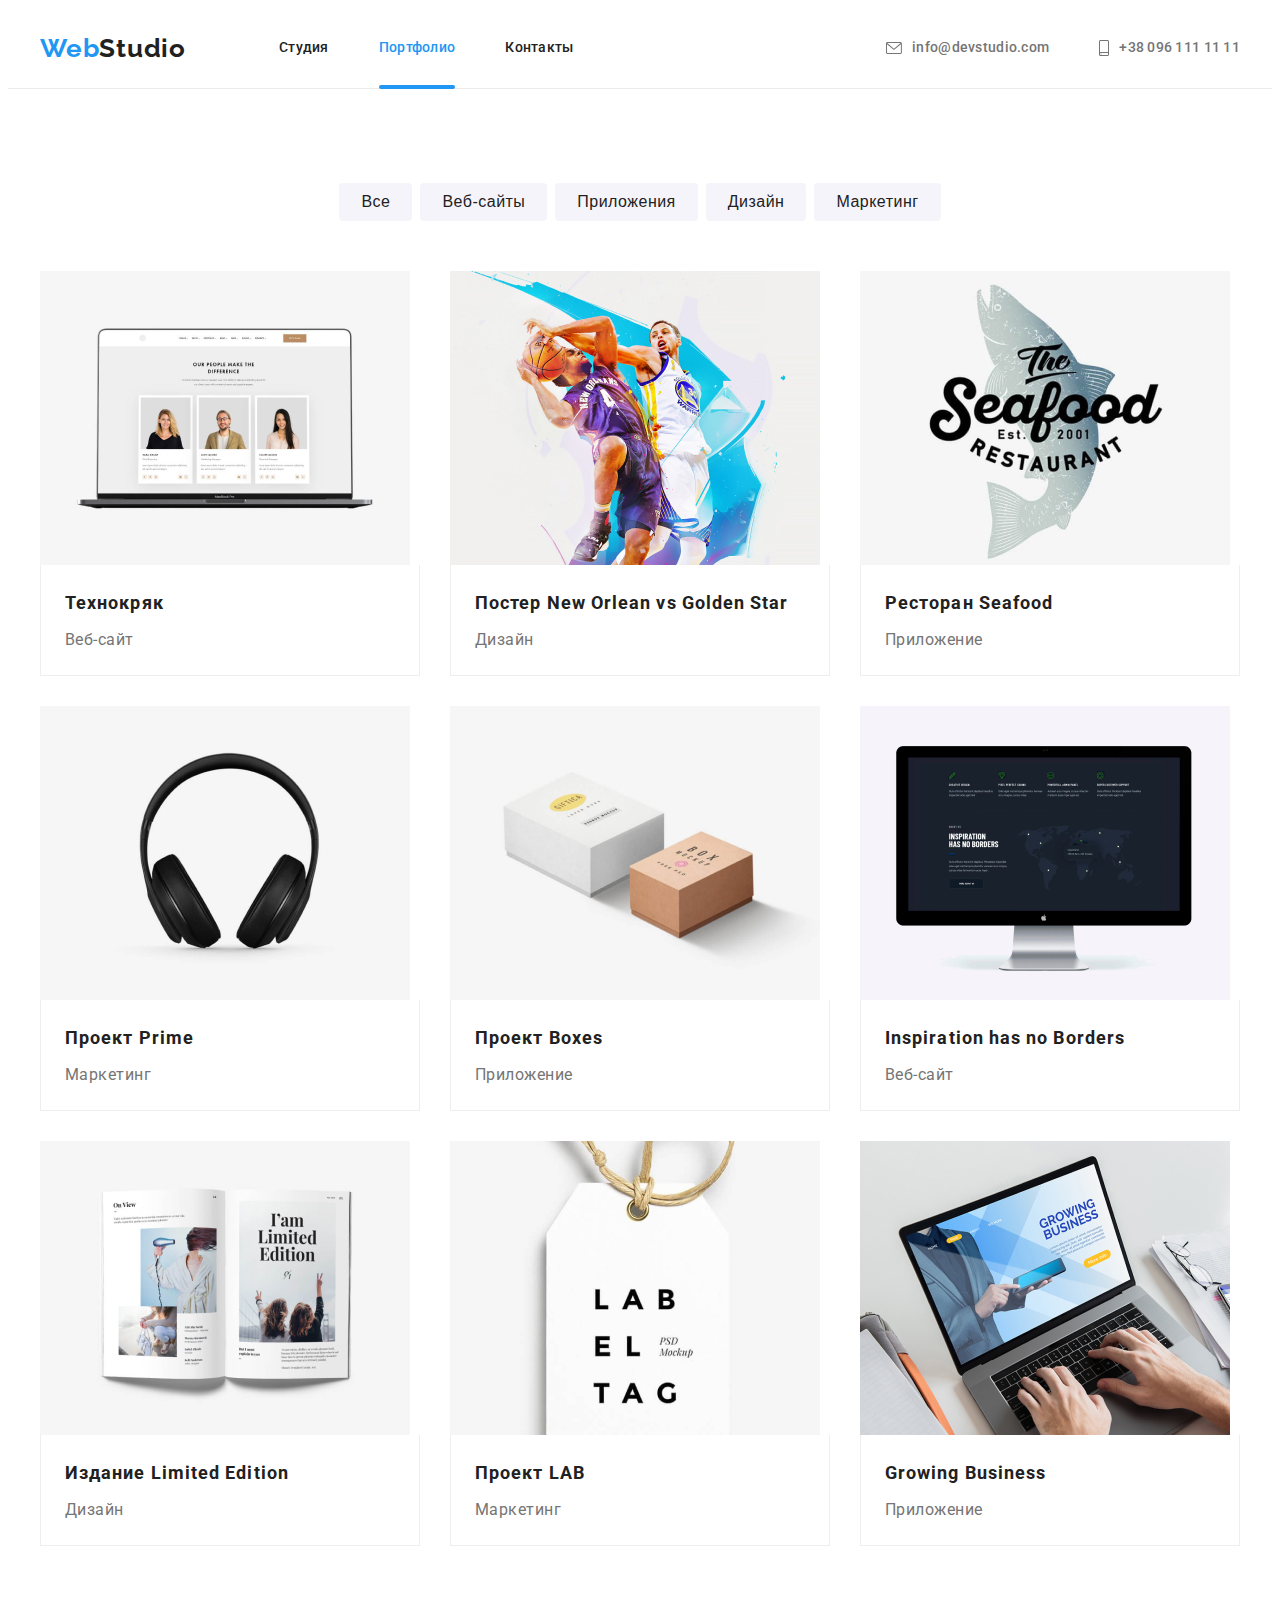
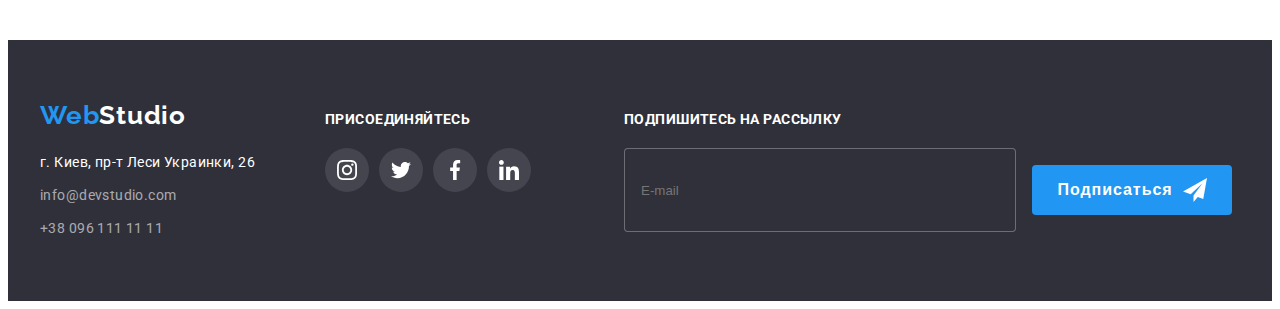
==== portfolio.html @ c7f840ad "Копия с репозитория hw6" ====
<!DOCTYPE html>
<html lang="ru">
  <head>
    <meta charset="UTF-8" />
    <meta http-equiv="X-UA-Compatible" content="IE=edge" />
    <meta name="viewport" content="width=device-width, initial-scale=1.0" />
    <title>Портфолио</title>
    <link rel="preconnect" href="https://fonts.googleapis.com" />
    <link rel="preconnect" href="https://fonts.gstatic.com" crossorigin />
    <link
      href="https://fonts.googleapis.com/css2?family=Raleway:wght@700&family=Roboto:wght@400;500;700;900&display=swap"
      rel="stylesheet"
    />
    <link
      rel="stylesheet"
      href="https://cdnjs.cloudflare.com/ajax/libs/modern-normalize/1.1.0/modern-normalize.min.css"
      integrity="sha512-wpPYUAdjBVSE4KJnH1VR1HeZfpl1ub8YT/NKx4PuQ5NmX2tKuGu6U/JRp5y+Y8XG2tV+wKQpNHVUX03MfMFn9Q=="
      crossorigin="anonymous"
      referrerpolicy="no-referrer"
    />
    <link rel="stylesheet" href="./css/styles.css" />
  </head>
  <body>
    <!--HEADER-->
    <header class="main-header">
      <div class="container header-container">
        <nav class="navigation">
          <a class="logo link" href="./index.html">Web<span class="logo-web">Studio</span></a>
          <ul class="menu list">
            <li class="menu-item">
              <a class="menu-link link" href="./index.html">Студия</a>
            </li>
            <li class="menu-item">
              <a class="menu-link link current" href="./portfolio.html">Портфолио</a>
            </li>
            <li class="menu-item">
              <a class="menu-link link" href="">Контакты</a>
            </li>
          </ul>
        </nav>
        <ul class="contacts-header list">
          <li class="contact-item">
            <a class="contact-link link" href="mailto:info@devstudio.com">
              <svg class="contact-link-icon" width="16" height="12">
                <use href="./images/icons.svg#envelope"></use>
              </svg>
              info@devstudio.com</a
            >
          </li>
          <li class="contact-item">
            <a class="contact-link link" href="tel:+380961111111">
              <svg class="contact-link-icon" width="10" height="16">
                <use href="./images/icons.svg#smartphone"></use>
              </svg>
              +38 096 111 11 11</a
            >
          </li>
        </ul>
      </div>
    </header>
    <!--PORTFOLIO PAGE-->
    <section class="porfolio section">
      <div class="container">
        <ul class="filter-list">
          <li class="filter-item list">
            <button class="filter-type-btn" type="button">Все</button>
          </li>
          <li class="filter-item list">
            <button class="filter-type-btn" type="button">Веб-сайты</button>
          </li>
          <li class="filter-item list">
            <button class="filter-type-btn" type="button">Приложения</button>
          </li>
          <li class="filter-item list">
            <button class="filter-type-btn" type="button">Дизайн</button>
          </li>
          <li class="filter-item list">
            <button class="filter-type-btn" type="button">Маркетинг</button>
          </li>
        </ul>
        <ul class="projects-list list">
          <li class="project-item">
            <a class="project-link link" href="">
              <div class="portfolio-img-container">
                <img
                  class="project-img"
                  src="./images/portfolio/portfolio-img-1.jpg"
                  alt="Веб-сайт Технокряк на экране ноутбука"
                  width="370"
                  height="294"
                />
                <p class="text-overlay">
                  Ресурс предлагает комплексные предложения с разным уровнем функционала и сервисов.
                  Все это позволит посетителю получить исчерпывающие сведения о компании или частном
                  лице.
                </p>
              </div>
              <div class="project-container">
                <h3 class="project-header">Технокряк</h3>
                <p class="project-type">Веб-сайт</p>
              </div>
            </a>
          </li>
          <li class="project-item">
            <a class="project-link link" href="">
              <div class="portfolio-img-container">
                <img
                  class="project-img"
                  src="./images/portfolio/portfolio-img-2.jpg"
                  alt="Дизайн постера New Orlean vs Golden Star"
                  width="370"
                  height="294"
                />
                <p class="text-overlay">
                  Ресурс предлагает комплексные предложения с разным уровнем функционала и сервисов.
                  Все это позволит посетителю получить исчерпывающие сведения о компании или частном
                  лице.
                </p>
              </div>
              <div class="project-container">
                <h3 class="project-header">Постер New Orlean vs Golden Star</h3>
                <p class="project-type">Дизайн</p>
              </div>
            </a>
          </li>
          <li class="project-item">
            <a class="project-link link" href="">
              <div class="portfolio-img-container">
                <img
                  class="project-img"
                  src="./images/portfolio/portfolio-img-3.jpg"
                  alt="Логотип ресторана Seafood"
                  width="370"
                  height="294"
                />
                <p class="text-overlay">
                  Ресурс предлагает комплексные предложения с разным уровнем функционала и сервисов.
                  Все это позволит посетителю получить исчерпывающие сведения о компании или частном
                  лице.
                </p>
              </div>
              <div class="project-container">
                <h3 class="project-header">Ресторан Seafood</h3>
                <p class="project-type">Приложение</p>
              </div>
            </a>
          </li>
          <li class="project-item">
            <a class="project-link link" href="">
              <div class="portfolio-img-container">
                <img
                  class="project-img"
                  src="./images/portfolio/portfolio-img-4.jpg"
                  alt="Наушники проект Prime"
                  width="370"
                  height="294"
                />
                <p class="text-overlay">
                  Ресурс предлагает комплексные предложения с разным уровнем функционала и сервисов.
                  Все это позволит посетителю получить исчерпывающие сведения о компании или частном
                  лице.
                </p>
              </div>
              <div class="project-container">
                <h3 class="project-header">Проект Prime</h3>
                <p class="project-type">Маркетинг</p>
              </div>
            </a>
          </li>
          <li class="project-item">
            <a class="project-link link" href="">
              <div class="portfolio-img-container">
                <img
                  class="project-img"
                  src="./images/portfolio/portfolio-img-5.jpg"
                  alt="Коробки проект Boxes"
                  width="370"
                  height="294"
                />
                <p class="text-overlay">
                  Ресурс предлагает комплексные предложения с разным уровнем функционала и сервисов.
                  Все это позволит посетителю получить исчерпывающие сведения о компании или частном
                  лице.
                </p>
              </div>
              <div class="project-container">
                <h3 class="project-header">Проект Boxes</h3>
                <p class="project-type">Приложение</p>
              </div>
            </a>
          </li>
          <li class="project-item">
            <a class="project-link link" href="">
              <div class="portfolio-img-container">
                <img
                  class="project-img"
                  src="./images/portfolio/portfolio-img-6.jpg"
                  alt="Веб-сайт Inspiration has no Borders на экране монитора"
                  width="370"
                  height="294"
                />
                <p class="text-overlay">
                  Ресурс предлагает комплексные предложения с разным уровнем функционала и сервисов.
                  Все это позволит посетителю получить исчерпывающие сведения о компании или частном
                  лице.
                </p>
              </div>
              <div class="project-container">
                <h3 class="project-header">Inspiration has no Borders</h3>
                <p class="project-type">Веб-сайт</p>
              </div>
            </a>
          </li>
          <li class="project-item">
            <a class="project-link link" href="">
              <div class="portfolio-img-container">
                <img
                  class="project-img"
                  src="./images/portfolio/portfolio-img-7.jpg"
                  alt="Дизайн журнала издание Limited Edition"
                  width="370"
                  height="294"
                />
                <p class="text-overlay">
                  Ресурс предлагает комплексные предложения с разным уровнем функционала и сервисов.
                  Все это позволит посетителю получить исчерпывающие сведения о компании или частном
                  лице.
                </p>
              </div>
              <div class="project-container">
                <h3 class="project-header">Издание Limited Edition</h3>
                <p class="project-type">Дизайн</p>
              </div>
            </a>
          </li>
          <li class="project-item">
            <a class="project-link link" href="">
              <div class="portfolio-img-container">
                <img
                  class="project-img"
                  src="./images/portfolio/portfolio-img-8.jpg"
                  alt="Логотип на бирке проект LAB"
                  width="370"
                  height="294"
                />
                <p class="text-overlay">
                  Ресурс предлагает комплексные предложения с разным уровнем функционала и сервисов.
                  Все это позволит посетителю получить исчерпывающие сведения о компании или частном
                  лице.
                </p>
              </div>
              <div class="project-container">
                <h3 class="project-header">Проект LAB</h3>
                <p class="project-type">Маркетинг</p>
              </div>
            </a>
          </li>
          <li class="project-item">
            <a class="project-link link" href="">
              <div class="portfolio-img-container">
                <img
                  class="project-img"
                  src="./images/portfolio/portfolio-img-9.jpg"
                  alt="Макет приложения Growing Business на ноутбуке"
                  width="370"
                  height="294"
                />
                <p class="text-overlay">
                  Ресурс предлагает комплексные предложения с разным уровнем функционала и сервисов.
                  Все это позволит посетителю получить исчерпывающие сведения о компании или частном
                  лице.
                </p>
              </div>
              <div class="project-container">
                <h3 class="project-header">Growing Business</h3>
                <p class="project-type">Приложение</p>
              </div>
            </a>
          </li>
        </ul>
      </div>
    </section>
    <!--FOOTER-->
    <footer class="footer">
      <div class="container footer-item">
        <div class="logo-contacts-footer">
          <a class="logo link" href="./index.html">Web<span class="logo-footer">Studio</span></a>
          <address class="contacts">
            <ul class="footer-contacts-list list">
              <li class="footer-item">
                <a
                  class="footer-address-link link"
                  href=""
                  target="_blank"
                  rel="noopener noreferrer"
                >
                  г. Киев, пр-т Леси Украинки, 26</a
                >
              </li>
              <li class="footer-item">
                <a class="footer-contact-link link" href="mailto:info@devstudio.com"
                  >info@devstudio.com</a
                >
              </li>
              <li class="footer-item">
                <a class="footer-contact-link link" href="tel:+380961111111">+38 096 111 11 11</a>
              </li>
            </ul>
          </address>
        </div>
        <div class="social-footer">
          <h2 class="footer-header">присоединяйтесь</h2>
          <ul class="social-footer-list list">
            <li class="social-footer-item">
              <a href="" class="social-footer-link">
                <svg class="social-footer-icon" width="20" height="20">
                  <use href="./images/icons.svg#instagram"></use>
                </svg>
              </a>
            </li>
            <li class="social-footer-item">
              <a href="" class="social-footer-link">
                <svg class="social-footer-icon" width="20" height="20">
                  <use href="./images/icons.svg#twitter"></use>
                </svg>
              </a>
            </li>
            <li class="social-footer-item">
              <a href="" class="social-footer-link">
                <svg class="social-footer-icon" width="20" height="20">
                  <use href="./images/icons.svg#facebook"></use>
                </svg>
              </a>
            </li>
            <li class="social-footer-item">
              <a href="" class="social-footer-link">
                <svg class="social-footer-icon" width="20" height="20">
                  <use href="./images/icons.svg#linkedin"></use>
                </svg>
              </a>
            </li>
          </ul>
        </div>
        <div class="footer-subscription">
          <h2 class="footer-header">подпишитесь на рассылку</h2>
          <form class="footer-subscription-form">
            <input
              class="footer-subscription-input"
              type="email"
              name="sub_user_email"
              placeholder="E-mail"
            />
            <button class="footer-subscription-btn" type="submit">
              <span class="footer-subscription-btn-span">Подписаться</span>
              <svg class="subscription-icon" width="24" height="24">
                <use href="./images/icons.svg#plane"></use>
              </svg>
            </button>
          </form>
        </div>
      </div>
    </footer>
  </body>
</html>
---- css/styles.css ----
:root {
    --accent-color: #212121;
    --brand-color: #2196F3;
    --text-color: #757575;
}

h1,
h2,
h3,
h4,
h5,
h6,
p {
    margin-top: 0;
    margin-bottom: 0;
}

ul,
ol {
    margin-top: 0;
    margin-bottom: 0;
    padding-left: 0;
}

img {
    display: block;
}

.link {
    text-decoration: none;
}

.list {
    list-style: none;
}

body {
    font-family: 'Roboto', sans-serif;
    color: var(--accent-color);
}

.visually-hidden {
    position: absolute;
    width: 1px;
    height: 1px;
    margin: -1px;
    border: 0;
    padding: 0;
    white-space: nowrap;
    clip-path: inset(100%);
    clip: rect(0 0 0 0);
    overflow: hidden;
}

/*=========COMPONENTS=========*/
.container {
    width: 1200px;
    padding-left: 15px;
    padding-right: 15px;
    margin-left: auto;
    margin-right: auto;
}

.section {
    padding-top: 94px;
    padding-bottom: 94px;
}

.logo {
    font-family: 'Raleway', sans-serif;
    font-weight: 700;
    font-size: 26px;
    line-height: 1.19;
    letter-spacing: 0.03em;
    color: var(--brand-color);
}

.logo-web {
    color: var(--accent-color);
}

.block-header {
    margin-bottom: 50px;

    font-weight: 700;
    font-size: 36px;
    line-height: 1.17;
    text-align: center;
    letter-spacing: 0.03em;
}

/*=========HEADER=========*/
.header-container {
    display: flex;
    align-items: center;
    justify-content: space-between;
}

.main-header {
    border-bottom: 1px solid #ECECEC;
}

.navigation {
    display: flex;
    align-items: center;
}

.menu {
    display: flex;
    margin-left: 93px;
}

.menu-item {
    position: relative;
}

.menu-item:not(:last-child) {
    margin-right: 50px;
}

.contact-item:not(:last-child) {
    margin-right: 50px;
}

.menu-link {
    display: block;
    padding-top: 32px;
    padding-bottom: 32px;

    font-weight: 500;
    font-size: 14px;
    line-height: 1.14;
    letter-spacing: 0.02em;
    color: var(--accent-color);

    transition: color 250ms cubic-bezier(0.4, 0, 0.2, 1);
}

.menu-link:hover,
.menu-link:focus {
    color: var(--brand-color);
}

.menu .link.current {
    color: var(--brand-color);
}

.menu-link.current::after {
    position: absolute;
    content: '';
    width: 100%;
    height: 4px;
    left: 0;
    bottom: -1px;
    background: var(--brand-color);
    border-radius: 2px;
}

.contacts-header {
    display: flex;
}

.contact-link {
    display: flex;
    align-items: center;
    
    font-weight: 500;
    font-size: 14px;
    line-height: 1.14;
    letter-spacing: 0.02em;
    color: var(--text-color);

    transition: color 250ms cubic-bezier(0.4, 0, 0.2, 1);
}

.contact-link:hover, 
.contact-link:focus {
    color: var(--brand-color);
}

.contact-link-icon {
    margin-right: 10px;
    fill: var(--text-color);
    transition: fill 250ms cubic-bezier(0.4, 0, 0.2, 1);
}

.contact-link:hover .contact-link-icon,
.contact-link:focus .contact-link-icon {
    fill: var(--brand-color);
}

/*=========HERO=========*/
.hero {
    max-width: 1600px;
    margin-left: auto;
    margin-right: auto;
    padding-top: 200px;
    padding-bottom: 200px;
    background-image: linear-gradient(rgba(47, 48, 58, 0.4), rgba(47, 48, 58, 0.4)), url('../images/hero/hero-bg.jpg');
    background-size: cover, 1600px;
    background-repeat: no-repeat;
    background-position: center;
    background-color: #2F303A;
}

.hero-header {
    width: 696px;
    height: 120px;
    margin-left: auto;
    margin-right: auto;

    font-weight: 900;
    font-size: 44px;
    line-height: 1.36;
    text-align: center;
    letter-spacing: 0.06em;
    text-transform: uppercase;
    color: #FFFFFF;
    margin-bottom: 30px;
}

.modal-btn {
    display: block;
    min-width: 200px;
    height: 50px;
    margin-left: auto;
    margin-right: auto;
    border: 0;
    border-radius: 4px;

    font-weight: 700;
    font-size: 16px;
    line-height: 1.88;
    letter-spacing: 0.06em;
    cursor: pointer;
    color: #FFFFFF;
    background-color: var(--brand-color);

    transition: background-color 250ms cubic-bezier(0.4, 0, 0.2, 1);
}

.modal-btn:hover,
.modal-btn:focus {
    background-color: #188CE8;
}

/*=========ADVANTAGE=========*/
.advantage {
    padding-top: 94px;
}

.advantage-list {
    display: flex;
}

.advantage-list-item {
    width: 270px;
    min-height: 101px;
}

.advantage-list-item:not(:nth-child(4n)) {
    margin-right: 30px;
}

.advantage-item {
    display: flex;
    align-items: center;
    justify-content: center;
    width: 270px;
    height: 120px;
    background-color: #F5F4FA;
    border-radius: 4px;
    margin-bottom: 30px;
}

.advantage-header {
    margin-bottom: 10px;
    
    font-weight: 700;
    font-size: 14px;
    line-height: 1.14;
    letter-spacing: 0.03em;
    text-transform: uppercase;
}

.advantage-text {
    font-size: 14px;
    line-height: 1.71;
    letter-spacing: 0.03em;
    color: var(--text-color);
}

/*=========SERVICES=========*/
.services-list {
    display: flex;
    flex-wrap: wrap;
}

.services-list-container {
    position: relative;
    width: 370;
    left: 294;
}

.service-item:not(:nth-child(3n)) {
    margin-right: 30px;
}

.services-header {
    position: absolute;
    bottom: 0;
    left: 0;
    display: flex;
    align-items: center;
    justify-content: center;
    width: 370px;
    height: 70px;
    font-weight: 700;
    font-size: 14px;
    line-height: 1.14;
    letter-spacing: 0.03em;
    text-transform: uppercase;
    color: #FFFFFF;
    background: rgba(47, 48, 58, 0.8);
}

/*=========OUR TEAM=========*/
.team-list {
    display: flex;
    flex-wrap: wrap;
}

.team-item {
    box-shadow: 0px 1px 3px rgba(0, 0, 0, 0.12), 0px 1px 1px rgba(0, 0, 0, 0.14), 0px 2px 1px rgba(0, 0, 0, 0.2);
    border-radius: 0px 0px 4px 4px;
}

.team-item:not(:nth-child(4n)) {
    margin-right: 30px;
}

.our-team {
    background: #F5F4FA;
}

.team-content {
    padding: 30px 20px;
    background-color: #fff;
}

.name-team {
    margin-bottom: 10px;

    font-weight: 500;
    font-size: 16px;
    line-height: 1.19;
    text-align: center;
    letter-spacing: 0.03em;
}

.profession-team {
    margin-bottom: 16px;
    font-size: 16px;
    line-height: 1.19;
    text-align: center;
    letter-spacing: 0.03em;
    color: var(--text-color);
}

.social-list {
    display: flex;
    justify-content: center;
}

.social-item:not(:last-child) {
    margin-right: 10px;
}

.social-link {
    display: flex;
    align-items: center;
    justify-content: center;
    width: 44px;
    height: 44px;
    border-radius: 50%;
    background-color: #fff;

    transition: background-color 250ms cubic-bezier(0.4, 0, 0.2, 1);
}

.social-icon {
    fill: #AFB1B8;

    transition: fill 250ms cubic-bezier(0.4, 0, 0.2, 1);
}

.social-link:hover,
.social-link:focus {
    background-color: var(--brand-color);
}

.social-link:hover .social-icon,
.social-link:focus .social-icon {
    fill: #fff;
}

/*=========CLIENTS=========*/

.clients-list {
    display: flex;
    justify-content: center;
}

.client-item:not(:last-child) {
    margin-right: 30px;
}

.client-link {
    display: flex;
    align-items: center;
    justify-content: center;
    width: 170px;
    height: 92px;
    border: 1px solid #AFB1B8;
    border-radius: 4px;

    transition: border 250ms cubic-bezier(0.4, 0, 0.2, 1);
}

.client-icon {
    fill: #AFB1B8;

    transition: fill 250ms cubic-bezier(0.4, 0, 0.2, 1);
}

.client-link:hover,
.client-link:focus {
    border: 1px solid var(--brand-color);
}

.client-link:hover .client-icon,
.client-link:focus .client-icon {
    fill: var(--brand-color);
}

/*=========FOOTER=========*/
.footer {
    background-color: #2F303A;
    padding-top: 60px;
    padding-bottom: 60px;
}

.footer-item {
    display: flex;
    align-items: baseline;
}

.logo-contacts-footer {
    margin-right: 70px;
}

.logo-footer {
    color: #fff;
}

.contacts {
    margin-top: 20px;

    display: flex;
    font-style: normal;
    font-weight: 400;
    font-size: 14px;
    line-height: 1.71;
    letter-spacing: 0.03em;
}

.footer-item:not(:last-child) {
    margin-bottom: 9px;
}

.footer-address-link {
    color: #FFFFFF;
}

.footer-contact-link {
    color: rgba(255, 255, 255, 0.6);
}

.social-footer {
    margin-right: 93px;
}

.footer-header {
    margin-bottom: 20px;

    font-weight: 700;
    font-size: 14px;
    line-height: 1.14;
    letter-spacing: 0.03em;
    text-transform: uppercase;
    color: #fff;
}

.social-footer-list {
    display: flex;
}

.social-footer-item:not(:last-child) {
    margin-right: 10px;
}

.social-footer-link {
    display: flex;
    align-items: center;
    justify-content: center;
    width: 44px;
    height: 44px;
    border-radius: 50%;
    background-color: rgba(255, 255, 255, 0.1);

    transition: background-color 250ms cubic-bezier(0.4, 0, 0.2, 1);
}

.social-footer-icon {
    fill: #fff;

    transition: fill 250ms cubic-bezier(0.4, 0, 0.2, 1);
}

.social-footer-link:hover,
.social-footer-link:focus {
    background-color: var(--brand-color);
}

.social-footer-link:hover .social-footer-icon,
.social-footer-link:focus .social-footer-icon {
    fill: #fff;
}

.footer-subscription-form {
    display: inline-block;
}

.footer-subscription-input {
    width: 358px;
    height: 50px;
    padding: 16px;
    margin-right: 12px;
    color: rgba(255, 255, 255, 0.6);
    border: 1px solid rgba(255, 255, 255, 0.3);
    border-radius: 4px;
    background-color: #2F303A;
    transition: border 250ms cubic-bezier(0.4, 0, 0.2, 1);
}

.footer-subscription-input:focus {
    outline: none;
    border: 1px solid var(--brand-color);
}

.footer-subscription-btn {
    display: inline-flex;
    justify-content: center;
    align-items: center;
    min-width: 200px;
    height: 50px;
    background-color: var(--brand-color);
    border-radius: 4px;
    border: 0;
    transition: background-color 250ms cubic-bezier(0.4, 0, 0.2, 1);
}

.footer-subscription-btn-span {
    font-weight: 700;
    font-size: 16px;
    line-height: 1.88;
    letter-spacing: 0.06em;
    color: #FFFFFF;
}

.subscription-icon {
    margin-left: 10px;
    fill: #fff;
}

.footer-subscription-btn:hover,
.footer-subscription-btn:focus {
    background-color: #188CE8;
    cursor: pointer;
}

/*=========PORTFOLIO=========*/
.filter-list {
    display: flex;
    justify-content: center;
    margin-bottom: 50px;
}

.filter-item:not(:last-child) {
    margin-right: 8px;
}

.filter-type-btn {
    padding: 6px 22px;
    border: 0;
    border-radius: 4px;

    font-weight: 500;
    font-size: 16px;
    line-height: 1.62;
    letter-spacing: 0.03em;
    color: var(--accent-color);
    background: #F5F4FA;
    transition: color 250ms cubic-bezier(0.4, 0, 0.2, 1), 
    background-color 250ms cubic-bezier(0.4, 0, 0.2, 1), 
    box-shadow 250ms cubic-bezier(0.4, 0, 0.2, 1);
}

.filter-type-btn:hover,
.filter-type-btn:focus {
    color: #fff;
    background-color: var(--brand-color);
    cursor: pointer;
    box-shadow: 0px 3px 1px rgba(0, 0, 0, 0.1),
        0px 1px 2px rgba(0, 0, 0, 0.08),
        0px 2px 2px rgba(0, 0, 0, 0.12);
}

.projects-list {
    display: flex;
    flex-wrap: wrap;
    margin-top: -30px;
    margin-left: -30px;
}

.project-item {
    margin-top: 30px;
    margin-left: 30px;
    flex-basis: calc((100% - 90px) / 3);
}

.project-link {
    display: block;
    transition: box-shadow 250ms cubic-bezier(0.4, 0, 0.2, 1);
}

.project-link:hover,
.project-link:focus {
    box-shadow: 0px 1px 1px rgba(0, 0, 0, 0.12), 0px 4px 4px rgba(0, 0, 0, 0.06), 1px 4px 6px rgba(0, 0, 0, 0.16);
}

.project-link:hover .text-overlay,
.project-link:focus .text-overlay {
    transform: translateY(0);
}

.portfolio-img-container {
    position: relative;
    overflow: hidden;
}

.text-overlay {
    position: absolute;
    width: 100%;
    height: 100%;
    top: 0;
    left: 0;
    padding: 63px 24px;

    font-weight: 400;
    font-size: 18px;
    line-height: 1.56;
    letter-spacing: 0.03em;
    color: #FFFFFF;
    background-color: rgba(33, 150, 243, 0.9);

    transform: translateY(100%);
    transition: transform 250ms cubic-bezier(0.4, 0, 0.2, 1);
}


.project-container {
    padding: 20px 24px;
    border-left: 1px solid #EEEEEE;
    border-right: 1px solid #EEEEEE;
    border-bottom: 1px solid #EEEEEE;
}

.project-header {
    margin-bottom: 4px;

    font-weight: 700;
    font-size: 18px;
    line-height: 2;
    letter-spacing: 0.06em;
    color: var(--accent-color);
}

.project-type {
    font-size: 16px;
    line-height: 1.88;
    letter-spacing: 0.03em;
    color: var(--text-color);
}

/*=========BACKDROP=========*/

.backdrop {
    position: fixed;
    top: 0;
    left: 0;
    width: 100%;
    height: 100%;
    background-color: rgba(0, 0, 0, 0.2);
    transition: opacity 250ms linear, visibility 250ms linear;
}

.modal {
    position: absolute;
    top: 50%;
    left: 50%;
    transform: translate(-50%, -50%);
    width: 528px;
    height: 581px;
    padding: 40px;
    background-color: #fff;
    box-shadow: 0px 1px 3px rgba(0, 0, 0, 0.12), 0px 1px 1px rgba(0, 0, 0, 0.14), 0px 2px 1px rgba(0, 0, 0, 0.2);
    border-radius: 4px;
}

.modal-btn-close {
    position: absolute;
    top: 8px;
    right: 8px;
    display: flex;
    justify-content: center;
    align-items: center;
    width: 30px;
    height: 30px;
    background-color: #fff;
    border: 1px solid rgba(0, 0, 0, 0.1);
    border-radius: 50%;
    transition: fill 250ms cubic-bezier(0.4, 0, 0.2, 1);
}

.modal-btn-close:hover,
.modal-btn-close:focus {
    fill: var(--brand-color);
}

.backdrop.is-hidden {
    opacity: 0;
    visibility: hidden;
    pointer-events: none;
}

/*=========CONTACT MODAL FORM=========*/

.contact-form {
    display: flex;
    flex-direction: column;
}

.contact-form-appeal {
    margin-bottom: 12px;
    font-weight: 700;
    font-size: 20px;
    line-height: 1.15;
    text-align: center;
    letter-spacing: 0.03em;
    color: var(--accent-color);
}

.contact-form-field-wrapper {
    position: relative;
    display: block;
}

.contact-form-field-span {
    display: block;
    margin-bottom: 4px;
    font-weight: 400;
    font-size: 12px;
    line-height: 1.17;
    letter-spacing: 0.01em;
    color: var(--text-color);
}

.contact-form-input {
    margin-bottom: 10px;
    width: 100%;
    height: 40px;
    padding-left: 42px;
    border: 1px solid rgba(33, 33, 33, 0.2);
    border-radius: 4px;
    transition: border-color 250ms cubic-bezier(0.4, 0, 0.2, 1),;
}

.contact-form-input:focus {
    outline: none;
    border-color: var(--brand-color);
}

.contact-form-icon {
    position: absolute;
    left: 12px;
    top: 50%;
    transform: translateY(-50%);
    width: 18px;
    height: 18px;
    fill: var(--accent-color);
    transition: fill 250ms cubic-bezier(0.4, 0, 0.2, 1);
}

.contact-form-input:focus + .contact-form-icon {
    fill: var(--brand-color);
}

.contact-form-message {
    display: block;
    width: 100%;
    height: 120px;
    padding: 12px 16px;
    resize: none;
    border: 1px solid rgba(33, 33, 33, 0.2);
    border-radius: 4px;
    transition: border-color 250ms cubic-bezier(0.4, 0, 0.2, 1), fill 250ms cubic-bezier(0.4, 0, 0.2, 1);
}

.contact-form-message:focus {
    outline: none;
    border-color: var(--brand-color);
}

.contact-form-checkbox-label {
    display: flex;
    align-items: center;
    margin-top: 20px;
    margin-bottom: 30px;
    font-weight: 400;
    font-size: 14px;
    line-height: 1.71;
    letter-spacing: 0.03em;
    color: var(--text-color);
}

.contact-form-checkbox-policy-span {
    display: block;
    font-weight: 400;
    font-size: 14px;
    line-height: 1.71;
    letter-spacing: 0.03em;
    color: var(--text-color);
}

.contact-form-checkbox-link {
    font-weight: 400;
    font-size: 14px;
    line-height: 1.71;
    letter-spacing: 0.03em;
    text-decoration-line: underline;
    color: var(--brand-color);
}

.contact-form-checkbox-label::before {
    display: block;
    width: 16px;
    height: 15px;
    margin-left: 14px;
    margin-right: 7px;
    border: 1px solid var(--accent-color);
    border-radius: 2px;
    cursor: pointer;
    content: '';
    transition: background-color 250ms cubic-bezier(0.4, 0, 0.2, 1), background-image 250ms cubic-bezier(0.4, 0, 0.2, 1), border 250ms cubic-bezier(0.4, 0, 0.2, 1);
}

.contact-form-checkbox:checked + .contact-form-checkbox-label::before {
    background-color: var(--brand-color);
    background-image: url(../images/checkmark.svg);
    background-position: center;
    background-repeat: no-repeat;
    border: 0;
}

.contact-form-checkbox:focus + .contact-form-checkbox-label::before {
    border: 1px solid var(--brand-color);
}

.contact-form-btn {
    min-width: 200px;
    height: 50px;
    align-self: center;
    border: 0;
    border-radius: 4px;
    font-weight: 700;
    font-size: 16px;
    line-height: 1.88;
    letter-spacing: 0.06em;
    color: #fff;
    background-color: var(--brand-color);
    transition: background-color 250ms cubic-bezier(0.4, 0, 0.2, 1),
        box-shadow 250ms cubic-bezier(0.4, 0, 0.2, 1);
}

.contact-form-btn:hover,
.contact-form-btn:focus {
        background-color: #188CE8;
        cursor: pointer;
        box-shadow: 0px 4px 4px rgba(0, 0, 0, 0.15);
}
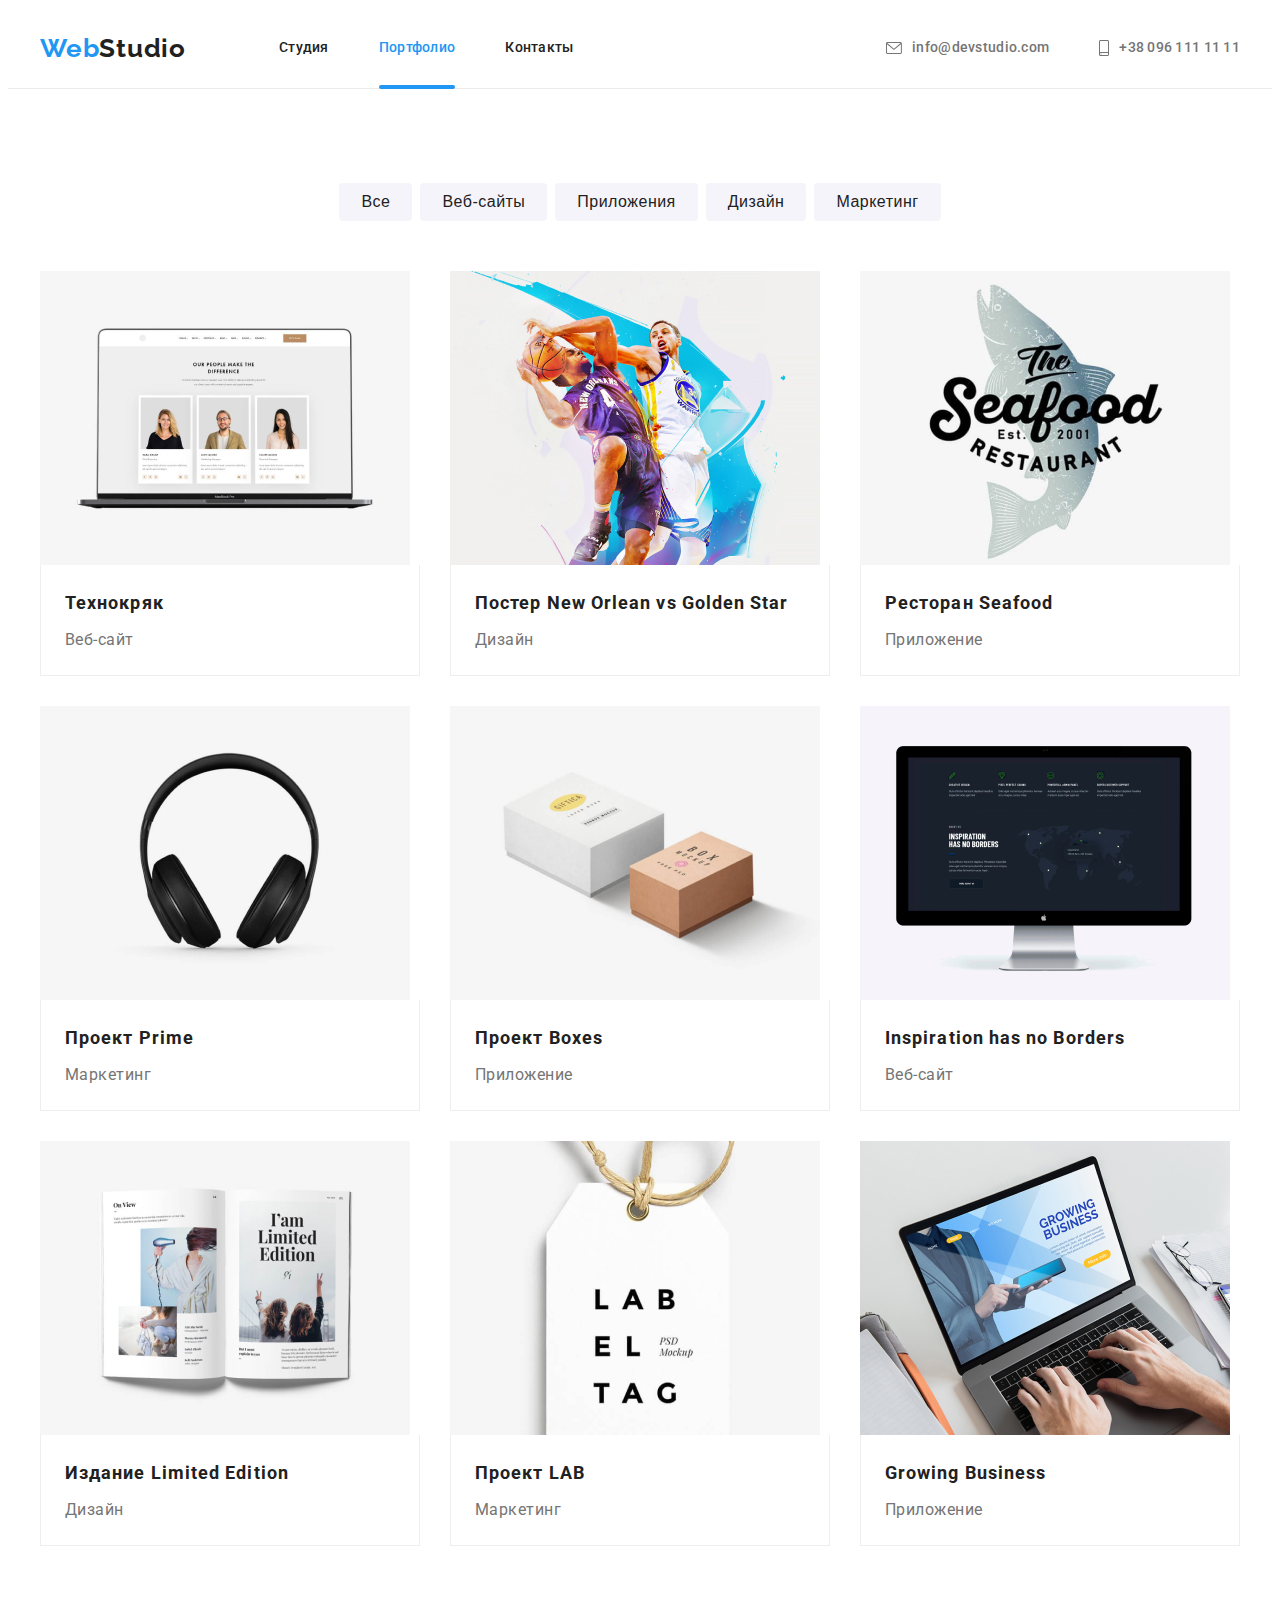
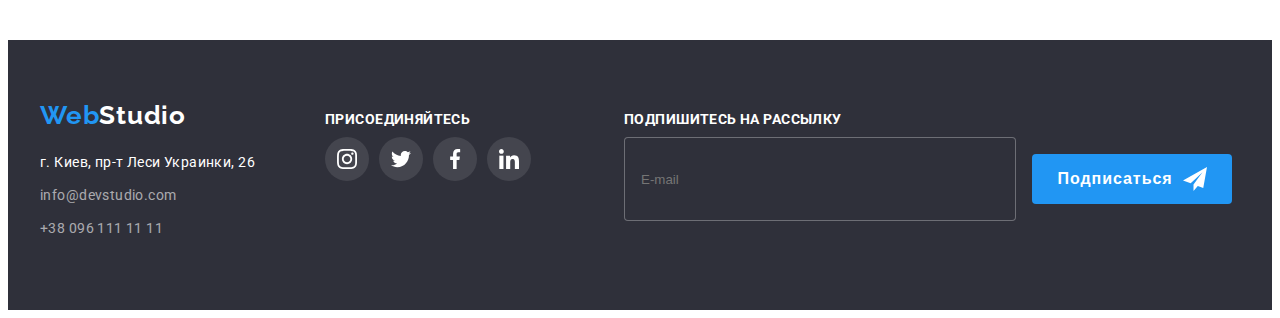
==== commit 1b5a2565: "Применил препроцессор SASS" ====
--- a/portfolio.html
+++ b/portfolio.html
@@ -18,7 +18,7 @@
       crossorigin="anonymous"
       referrerpolicy="no-referrer"
     />
-    <link rel="stylesheet" href="./css/styles.css" />
+    <link rel="stylesheet" href="./css/main.min.css" />
   </head>
   <body>
     <!--HEADER-->
@@ -309,31 +309,31 @@
           </address>
         </div>
         <div class="social-footer">
-          <h2 class="footer-header">присоединяйтесь</h2>
+          <h3 class="header-item footer-header">присоединяйтесь</h3>
           <ul class="social-footer-list list">
             <li class="social-footer-item">
-              <a href="" class="social-footer-link">
+              <a href="" class="social-link social-footer-link">
                 <svg class="social-footer-icon" width="20" height="20">
                   <use href="./images/icons.svg#instagram"></use>
                 </svg>
               </a>
             </li>
             <li class="social-footer-item">
-              <a href="" class="social-footer-link">
+              <a href="" class="social-link social-footer-link">
                 <svg class="social-footer-icon" width="20" height="20">
                   <use href="./images/icons.svg#twitter"></use>
                 </svg>
               </a>
             </li>
             <li class="social-footer-item">
-              <a href="" class="social-footer-link">
+              <a href="" class="social-link social-footer-link">
                 <svg class="social-footer-icon" width="20" height="20">
                   <use href="./images/icons.svg#facebook"></use>
                 </svg>
               </a>
             </li>
             <li class="social-footer-item">
-              <a href="" class="social-footer-link">
+              <a href="" class="social-link social-footer-link">
                 <svg class="social-footer-icon" width="20" height="20">
                   <use href="./images/icons.svg#linkedin"></use>
                 </svg>
@@ -342,7 +342,7 @@
           </ul>
         </div>
         <div class="footer-subscription">
-          <h2 class="footer-header">подпишитесь на рассылку</h2>
+          <h3 class="header-item footer-header">подпишитесь на рассылку</h3>
           <form class="footer-subscription-form">
             <input
               class="footer-subscription-input"
@@ -350,8 +350,8 @@
               name="sub_user_email"
               placeholder="E-mail"
             />
-            <button class="footer-subscription-btn" type="submit">
-              <span class="footer-subscription-btn-span">Подписаться</span>
+            <button class="btn footer-subscription-btn" type="submit">
+              Подписаться
               <svg class="subscription-icon" width="24" height="24">
                 <use href="./images/icons.svg#plane"></use>
               </svg>
--- a/css/main.min.css
+++ b/css/main.min.css
@@ -0,0 +1,2 @@
+:root{--accent-color: #212121;--brand-color: #2196f3;--text-color: #757575;--hover-color: #188ce8}.visually-hidden{position:absolute;width:1px;height:1px;margin:-1px;border:0;padding:0;white-space:nowrap;clip-path:inset(100%);clip:rect(0 0 0 0);overflow:hidden}h1,h2,h3,h4,h5,h6,p{margin-top:0;margin-bottom:0}ul,ol{margin-top:0;margin-bottom:0;padding-left:0}img{display:block}.link{text-decoration:none}.list{list-style:none}body{font-family:'Roboto', sans-serif;color:var(--accent-color)}.container{width:1200px;padding-left:15px;padding-right:15px;margin-left:auto;margin-right:auto}.section{padding-top:94px;padding-bottom:94px}.logo{font-family:'Raleway', sans-serif;font-weight:700;font-size:26px;line-height:1.19;letter-spacing:0.03em;color:var(--brand-color)}.logo-web{color:var(--accent-color)}.btn{min-width:200px;height:50px;border:0;border-radius:4px;font-weight:700;font-size:16px;line-height:1.88;letter-spacing:0.06em;cursor:pointer;color:#ffffff;background-color:var(--brand-color);transition:background-color 250ms cubic-bezier(0.4, 0, 0.2, 1)}.btn:hover,.btn:focus{background-color:var(--hover-color)}.header-item{font-weight:700;font-size:14px;line-height:1.14;letter-spacing:0.03em;text-transform:uppercase}.social-link{display:flex;align-items:center;justify-content:center;width:44px;height:44px;border-radius:50%}.title{margin-bottom:50px;font-weight:700;font-size:36px;line-height:1.17;text-align:center;letter-spacing:0.03em}.backdrop{position:fixed;top:0;left:0;width:100%;height:100%;background-color:rgba(0,0,0,0.2);transition:opacity 250ms linear, visibility 250ms linear}.backdrop.is-hidden{opacity:0;visibility:hidden;pointer-events:none}.modal{position:absolute;top:50%;left:50%;transform:translate(-50%, -50%);width:528px;height:581px;padding:40px;background-color:#fff;box-shadow:0px 1px 3px rgba(0,0,0,0.12),0px 1px 1px rgba(0,0,0,0.14),0px 2px 1px rgba(0,0,0,0.2);border-radius:4px}.modal-btn-close{position:absolute;top:8px;right:8px;display:flex;justify-content:center;align-items:center;width:30px;height:30px;background-color:#fff;border:1px solid rgba(0,0,0,0.1);border-radius:50%;transition:fill 250ms cubic-bezier(0.4, 0, 0.2, 1)}.modal-btn-close:hover,.modal-btn-close:focus{fill:var(--brand-color)}.contact-form{display:flex;flex-direction:column}.contact-form-appeal{margin-bottom:12px;font-weight:700;font-size:20px;line-height:1.15;text-align:center;letter-spacing:0.03em;color:var(--accent-color)}.contact-form-field-wrapper{position:relative;display:block}.contact-form-field-span{display:block;margin-bottom:4px;font-weight:400;font-size:12px;line-height:1.17;letter-spacing:0.01em;color:var(--text-color)}.contact-form-input{display:block;margin-bottom:10px;width:100%;height:40px;padding-left:42px;border:1px solid rgba(33,33,33,0.2);border-radius:4px;transition:border-color 250ms cubic-bezier(0.4, 0, 0.2, 1)}.contact-form-input:focus{outline:none;border-color:var(--brand-color)}.contact-form-icon{position:absolute;left:12px;top:50%;transform:translateY(-50%);width:18px;height:18px;fill:var(--accent-color);transition:fill 250ms cubic-bezier(0.4, 0, 0.2, 1)}.contact-form-input:focus+.contact-form-icon{fill:var(--brand-color)}.contact-form-message{display:block;width:100%;height:120px;padding:12px 16px;resize:none;border:1px solid rgba(33,33,33,0.2);border-radius:4px;transition:border-color 250ms cubic-bezier(0.4, 0, 0.2, 1),fill 250ms cubic-bezier(0.4, 0, 0.2, 1)}.contact-form-message:focus{outline:none;border-color:var(--brand-color)}.contact-form-checkbox-label{display:flex;align-items:center;margin-top:20px;margin-bottom:30px;font-weight:400;font-size:14px;line-height:1.71;letter-spacing:0.03em;color:var(--text-color)}.contact-form-checkbox-label::before{display:block;width:16px;height:15px;margin-left:14px;margin-right:7px;border:1px solid var(--accent-color);border-radius:2px;cursor:pointer;content:'';transition:background-color 250ms cubic-bezier(0.4, 0, 0.2, 1),background-image 250ms cubic-bezier(0.4, 0, 0.2, 1),border 250ms cubic-bezier(0.4, 0, 0.2, 1)}.contact-form-checkbox:checked+.contact-form-checkbox-label::before{background-color:var(--brand-color);background-image:url(../images/checkmark.svg);background-position:center;background-repeat:no-repeat;border:0}.contact-form-checkbox:focus+.contact-form-checkbox-label::before{border:1px solid var(--brand-color)}.contact-form-checkbox-policy-span{display:block;font-weight:400;font-size:14px;line-height:1.71;letter-spacing:0.03em;color:var(--text-color)}.contact-form-checkbox-link{font-weight:400;font-size:14px;line-height:1.71;letter-spacing:0.03em;text-decoration-line:underline;color:var(--brand-color)}.contact-form-btn{align-self:center;transition:box-shadow 250ms cubic-bezier(0.4, 0, 0.2, 1)}.contact-form-btn:hover,.contact-form-btn:focus{box-shadow:0px 4px 4px rgba(0,0,0,0.15)}.header-container{display:flex;align-items:center;justify-content:space-between}.main-header{border-bottom:1px solid #ececec}.navigation{display:flex;align-items:center}.menu{display:flex;margin-left:93px}.menu .link.current{color:var(--brand-color)}.menu-item{position:relative}.menu-item:not(:last-child){margin-right:50px}.contact-item:not(:last-child){margin-right:50px}.menu-link{display:block;padding-top:32px;padding-bottom:32px;font-weight:500;font-size:14px;line-height:1.14;letter-spacing:0.02em;color:var(--accent-color);transition:color 250ms cubic-bezier(0.4, 0, 0.2, 1)}.menu-link:hover,.menu-link:focus{color:var(--brand-color)}.menu-link.current::after{position:absolute;content:'';width:100%;height:4px;left:0;bottom:-1px;background:var(--brand-color);border-radius:2px}.contacts-header{display:flex}.contact-link{display:flex;align-items:center;font-weight:500;font-size:14px;line-height:1.14;letter-spacing:0.02em;color:var(--text-color);transition:color 250ms cubic-bezier(0.4, 0, 0.2, 1)}.contact-link:hover,.contact-link:focus{color:var(--brand-color)}.contact-link-icon{margin-right:10px;fill:var(--text-color);transition:fill 250ms cubic-bezier(0.4, 0, 0.2, 1)}.contact-link:hover .contact-link-icon,.contact-link:focus .contact-link-icon{fill:var(--brand-color)}.hero{max-width:1600px;margin-left:auto;margin-right:auto;padding-top:200px;padding-bottom:200px;background-image:linear-gradient(rgba(47,48,58,0.4), rgba(47,48,58,0.4)),url("../images/hero/hero-bg.jpg");background-size:cover, 1600px;background-repeat:no-repeat;background-position:center;background-color:#2f303a}.hero-header{width:696px;height:120px;margin-left:auto;margin-right:auto;font-weight:900;font-size:44px;line-height:1.36;text-align:center;letter-spacing:0.06em;text-transform:uppercase;color:#ffffff;margin-bottom:30px}.modal-btn{display:block;margin-left:auto;margin-right:auto}.advantage{padding-top:94px}.advantage-list{display:flex}.advantage-list-item{width:270px;min-height:101px}.advantage-list-item:not(:nth-child(4n)){margin-right:30px}.advantage-item{display:flex;align-items:center;justify-content:center;width:270px;height:120px;background-color:#f5f4fa;border-radius:4px;margin-bottom:30px}.advantage-header{margin-bottom:10px}.advantage-text{font-size:14px;line-height:1.71;letter-spacing:0.03em;color:var(--text-color)}.services-list{display:flex;flex-wrap:wrap}.services-list-container{position:relative;width:370;left:294}.service-item:not(:nth-child(3n)){margin-right:30px}.services-header{position:absolute;bottom:0;left:0;display:flex;align-items:center;justify-content:center;width:370px;height:70px;color:#ffffff;background:rgba(47,48,58,0.8)}.our-team{background:#f5f4fa}.team-list{display:flex;flex-wrap:wrap}.team-item{box-shadow:0px 1px 3px rgba(0,0,0,0.12),0px 1px 1px rgba(0,0,0,0.14),0px 2px 1px rgba(0,0,0,0.2);border-radius:0px 0px 4px 4px}.team-item:not(:nth-child(4n)){margin-right:30px}.team-content{padding:30px 20px;background-color:#fff}.name-team{margin-bottom:10px;font-weight:500;font-size:16px;line-height:1.19;text-align:center;letter-spacing:0.03em}.profession-team{margin-bottom:16px;font-size:16px;line-height:1.19;text-align:center;letter-spacing:0.03em;color:var(--text-color)}.team-social-list{display:flex;justify-content:center}.team-social-item:not(:last-child){margin-right:10px}.team-social-link{background-color:#fff;transition:background-color 250ms cubic-bezier(0.4, 0, 0.2, 1)}.team-social-link:hover,.team-social-link:focus{background-color:var(--brand-color)}.team-social-icon{fill:#afb1b8;transition:fill 250ms cubic-bezier(0.4, 0, 0.2, 1)}.team-social-link:hover .team-social-icon,.team-social-link:focus .team-social-icon{fill:#fff}.clients-list{display:flex;justify-content:center}.client-item:not(:last-child){margin-right:30px}.client-link{display:flex;align-items:center;justify-content:center;width:170px;height:92px;border:1px solid #afb1b8;border-radius:4px;transition:border 250ms cubic-bezier(0.4, 0, 0.2, 1)}.client-link:hover,.client-link:focus{border:1px solid var(--brand-color)}.client-icon{fill:#afb1b8;transition:fill 250ms cubic-bezier(0.4, 0, 0.2, 1)}.client-link:hover .client-icon,.client-link:focus .client-icon{fill:var(--brand-color)}.footer{background-color:#2f303a;padding-top:60px;padding-bottom:60px}.footer-item{display:flex;align-items:baseline}.footer-item :not(:last-child){margin-bottom:9px}.logo-contacts-footer{margin-right:70px}.logo-footer{color:#fff}.contacts{margin-top:20px;display:flex;font-style:normal;font-weight:400;font-size:14px;line-height:1.71;letter-spacing:0.03em}.footer-address-link{color:#ffffff}.footer-contact-link{color:rgba(255,255,255,0.6)}.social-footer{margin-right:93px}.footer-header{margin-bottom:20px;color:#fff}.social-footer-list{display:flex}.social-footer-item:not(:last-child){margin-right:10px}.social-footer-link{background-color:rgba(255,255,255,0.1);transition:background-color 250ms cubic-bezier(0.4, 0, 0.2, 1)}.social-footer-link:hover,.social-footer-link:focus{background-color:var(--brand-color)}.social-footer-icon{fill:#fff;transition:fill 250ms cubic-bezier(0.4, 0, 0.2, 1)}.social-footer-link:hover .social-footer-icon,.social-footer-link:focus .social-footer-icon{fill:#fff}.footer-subscription-form{display:inline-block}.footer-subscription-input{width:358px;height:50px;padding:16px;margin-right:12px;color:rgba(255,255,255,0.6);border:1px solid rgba(255,255,255,0.3);border-radius:4px;background-color:#2f303a;transition:border 250ms cubic-bezier(0.4, 0, 0.2, 1)}.footer-subscription-input:focus{outline:none;border:1px solid var(--brand-color)}.footer-subscription-btn{display:inline-flex;justify-content:center;align-items:center;transition:background-color 250ms cubic-bezier(0.4, 0, 0.2, 1)}.footer-subscription-btn:hover,.footer-subscription-btn:focus{background-color:var(--hover-color)}.subscription-icon{margin-left:10px;fill:#fff}.filter-list{display:flex;justify-content:center;margin-bottom:50px}.filter-item:not(:last-child){margin-right:8px}.filter-type-btn{padding:6px 22px;border:0;border-radius:4px;font-weight:500;font-size:16px;line-height:1.62;letter-spacing:0.03em;color:var(--accent-color);background:#f5f4fa;transition:color 250ms cubic-bezier(0.4, 0, 0.2, 1),background-color 250ms cubic-bezier(0.4, 0, 0.2, 1),box-shadow 250ms cubic-bezier(0.4, 0, 0.2, 1)}.filter-type-btn:hover,.filter-type-btn:focus{color:#fff;background-color:var(--brand-color);cursor:pointer;box-shadow:0px 3px 1px rgba(0,0,0,0.1),0px 1px 2px rgba(0,0,0,0.08),0px 2px 2px rgba(0,0,0,0.12)}.projects-list{display:flex;flex-wrap:wrap;margin-top:-30px;margin-left:-30px}.project-item{margin-top:30px;margin-left:30px;flex-basis:calc((100% - 90px) / 3)}.project-link{display:block;transition:box-shadow 250ms cubic-bezier(0.4, 0, 0.2, 1)}.project-link:hover,.project-link:focus{box-shadow:0px 1px 1px rgba(0,0,0,0.12),0px 4px 4px rgba(0,0,0,0.06),1px 4px 6px rgba(0,0,0,0.16)}.portfolio-img-container{position:relative;overflow:hidden}.text-overlay{position:absolute;width:100%;height:100%;top:0;left:0;padding:63px 24px;font-weight:400;font-size:18px;line-height:1.56;letter-spacing:0.03em;color:#ffffff;background-color:rgba(33,150,243,0.9);transform:translateY(100%);transition:transform 250ms cubic-bezier(0.4, 0, 0.2, 1)}.project-link:hover .text-overlay,.project-link:focus .text-overlay{transform:translateY(0)}.project-container{padding:20px 24px;border-left:1px solid #eeeeee;border-right:1px solid #eeeeee;border-bottom:1px solid #eeeeee}.project-header{margin-bottom:4px;font-weight:700;font-size:18px;line-height:2;letter-spacing:0.06em;color:var(--accent-color)}.project-type{font-size:16px;line-height:1.88;letter-spacing:0.03em;color:var(--text-color)}
+/*# sourceMappingURL=main.min.css.map */